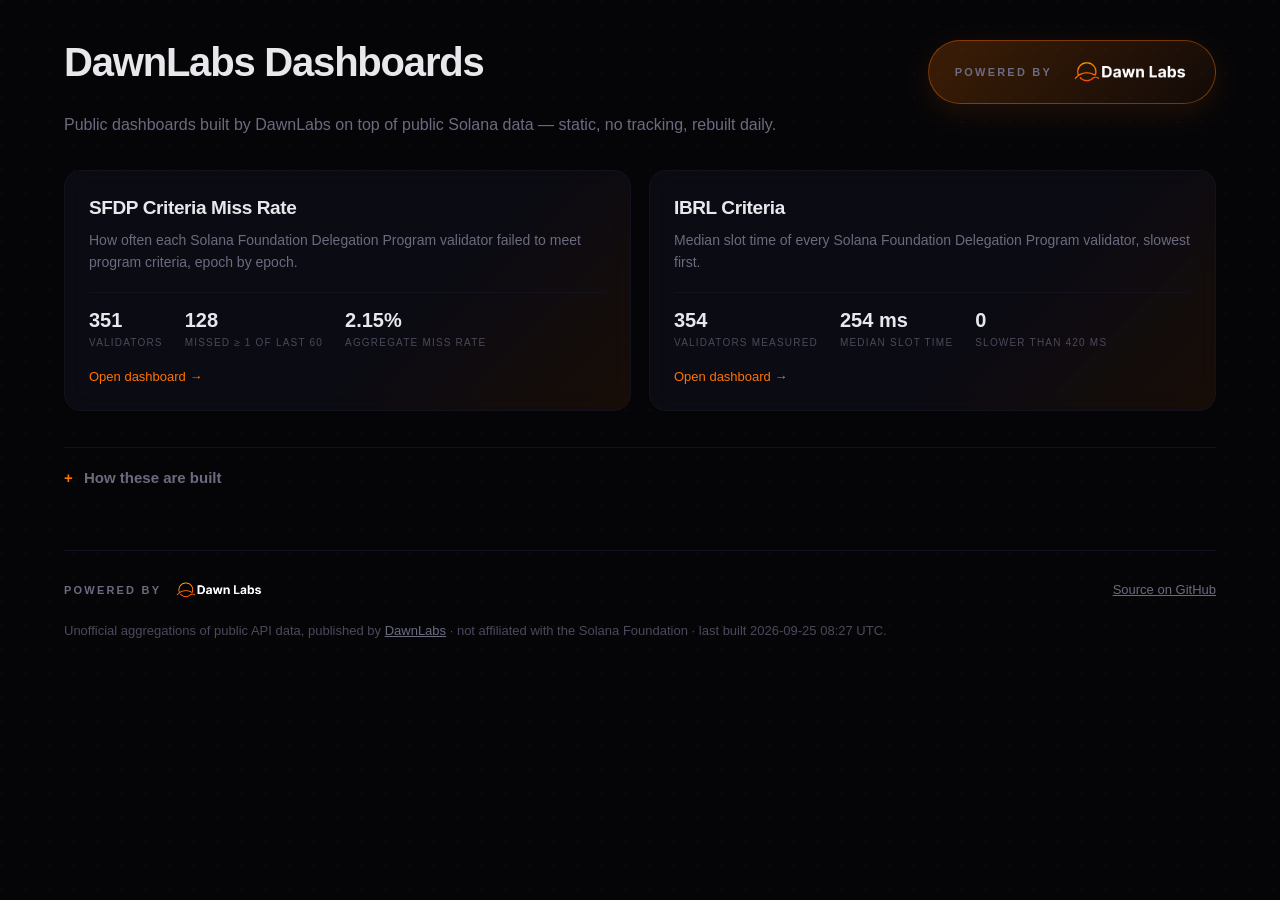
==== docs/index.html @ 5540e881 "update dashboard data (2026-09-25)" ====
<!doctype html>
<html lang="en">
<head>
<!-- build: 772008d7aeb1200a0cedf74c42560c1e63ca1940b9022b8f8b4facafbe6120a8 -->
<meta charset="utf-8">
<meta name="viewport" content="width=device-width, initial-scale=1">
<title>DawnLabs Dashboards — Powered by DawnLabs</title>
<meta name="description" content="Public dashboards built by DawnLabs on top of public Solana data.">
<meta property="og:title" content="DawnLabs Dashboards">
<meta property="og:description" content="Public dashboards built by DawnLabs on top of public Solana data.">
<link rel="stylesheet" href="assets/theme.css?v=754007a5">
</head>
<body>
<div class="wrap">

<div class="masthead">
  <div>
    
    <h1>DawnLabs Dashboards</h1>
  </div>
  <a class="powered" href="https://x.com/dawnlabs00" target="_blank" rel="noopener">
    <span class="pb">Powered by</span>
    <img src="assets/logo-dawnlabs.png?v=fb16f329" alt="DawnLabs" width="118" height="34">
  </a>
</div>


<p class="lede">
Public dashboards built by DawnLabs on top of public Solana data — static, no tracking, rebuilt daily.
</p>

<div class="cards"><a class="card" href="criteria-miss/">
  <h3>SFDP Criteria Miss Rate</h3>
  <p>How often each Solana Foundation Delegation Program validator failed to meet program criteria, epoch by epoch.</p>
  <div class="kpis"><div class="kpi"><div class="v">351</div><div class="k">validators</div></div>
<div class="kpi"><div class="v">128</div><div class="k">missed ≥ 1 of last 60</div></div>
<div class="kpi"><div class="v">2.15%</div><div class="k">aggregate miss rate</div></div>
</div>
  <span class="go">Open dashboard →</span>
</a>
<a class="card" href="ibrl-criteria/">
  <h3>IBRL Criteria</h3>
  <p>Median slot time of every Solana Foundation Delegation Program validator, slowest first.</p>
  <div class="kpis"><div class="kpi"><div class="v">354</div><div class="k">validators measured</div></div>
<div class="kpi"><div class="v">254 ms</div><div class="k">median slot time</div></div>
<div class="kpi"><div class="v">0</div><div class="k">slower than 420 ms</div></div>
</div>
  <span class="go">Open dashboard →</span>
</a>
</div>

<details class="notes">
<summary>How these are built</summary>
<p>
Each dashboard fetches from a public API, writes a machine-readable snapshot to
<code>docs/data/&lt;name&gt;.json</code>, and renders a page from it. If a day's snapshot is byte-identical to the
previous one nothing is committed, so the "Updated" stamp on a page always marks the last time the
underlying data actually changed — not the last time the job ran.
</p>
<p>
All aggregation happens in the browser from the embedded snapshot, so the window, sorting, filtering and
CSV export work with no server and no tracking. Source and build scripts:
<a href="https://github.com/nagumo-dawnlabs/sfdp-monitor" target="_blank" rel="noopener">sfdp-monitor</a>.
</p>
</details>


<footer>
<div class="fbar">
  <a class="built" href="https://x.com/dawnlabs00" target="_blank" rel="noopener">
    <span>Powered by</span><img src="assets/logo-dawnlabs.png?v=fb16f329" alt="DawnLabs" width="90" height="26">
  </a>
  <div><a href="https://github.com/nagumo-dawnlabs/sfdp-monitor" target="_blank" rel="noopener">Source on GitHub</a></div>
</div>
Unofficial aggregations of public API data, published by
<a href="https://x.com/dawnlabs00" target="_blank" rel="noopener">DawnLabs</a> · not affiliated with the Solana
Foundation · last built 2026-09-25 08:27 UTC.

</footer>
</div>

</body>
</html>
---- docs/assets/theme.css ----
/* DawnLabs ダッシュボード共通テーマ。
   全ページがこの 1 本を読み込む。ページ固有のスタイルは足さず、
   新しいコンポーネントが必要になったらここに汎用として追加する。 */

:root{
  --bg:#050508; --accent:#ff7300; --accent-hover:#e66800;
  --text:#e8e8ec; --text-2:#6b6b80; --text-muted:#4a4a5a;
  --border:#12121e; --card:rgb(26 26 46 / 30%);
  --ok:#15d27a; --bad:#ff6b6b; --warn:#ffb340; --party:#15d27a;
  /* 率の段階色。赤 -> オレンジ -> 黄 の 3 段。しきい値は JS 側の RATE_TIERS が持つ */
  --rate-red:#ff6b6b; --rate-orange:#ff9838; --rate-yellow:#ffd93d;
}
*{box-sizing:border-box}
body{
  margin:0; background:var(--bg); color:var(--text);
  font-family:Inter,-apple-system,BlinkMacSystemFont,'Segoe UI',Roboto,sans-serif;
  font-size:16px; line-height:1.6; -webkit-font-smoothing:antialiased;
}
body::before{
  content:''; position:fixed; inset:0; pointer-events:none; z-index:0;
  background-image:radial-gradient(circle at 2px 2px, rgb(255 255 255 / 3%) 1px, transparent 0);
  background-size:24px 24px;
}
.wrap{position:relative; z-index:1; max-width:1200px; margin:0 auto; padding:40px 24px 96px}
.masthead{display:flex; justify-content:space-between; align-items:flex-start; gap:24px; flex-wrap:wrap; margin-bottom:8px}
h1{font-size:clamp(1.75rem,5vw,2.5rem); line-height:1.1; letter-spacing:-0.03em; font-weight:800; margin:0 0 8px}
.lede{color:var(--text-2); max-width:820px; margin:0 0 32px; font-size:1rem}
.lede a{color:var(--accent); text-decoration:none}
.lede a:hover{color:var(--accent-hover); text-decoration:underline}

/* ハブへ戻る導線 */
.breadcrumb{margin:0 0 10px; font-size:0.8125rem; letter-spacing:0.04em; color:var(--text-muted)}
.breadcrumb a{color:var(--text-2); text-decoration:none}
.breadcrumb a:hover{color:var(--accent)}

/* Powered by DawnLabs */
.powered{
  display:inline-flex; align-items:center; gap:18px; flex:0 0 auto; text-decoration:none;
  padding:14px 26px; border-radius:999px;
  background:linear-gradient(135deg, rgb(255 115 0 / 22%), rgb(255 115 0 / 6%));
  border:1px solid rgb(255 115 0 / 40%);
  box-shadow:0 8px 32px rgb(255 115 0 / 12%);
  transition:border-color .2s ease, box-shadow .2s ease, transform .2s ease;
}
.powered:hover{border-color:var(--accent); box-shadow:0 12px 32px rgb(255 115 0 / 28%); transform:translateY(-1px)}
.powered .pb{
  font-size:0.6875rem; text-transform:uppercase; letter-spacing:0.2em; font-weight:600;
  color:var(--text-2); line-height:1; white-space:nowrap;
}
.powered:hover .pb{color:var(--text)}
.powered img{display:block; height:34px; width:auto}

/* データの鮮度バッジ。「いま見ている数字がいつのものか」を最初に目に入れる */
.freshness{
  display:flex; align-items:center; gap:14px; margin:0 0 22px; padding:14px 18px; border-radius:12px;
  background:linear-gradient(135deg, rgb(21 210 122 / 12%), rgb(21 210 122 / 3%));
  border:1px solid rgb(21 210 122 / 30%);
}
.freshness .pulse{
  width:9px; height:9px; border-radius:50%; background:var(--ok); flex:0 0 auto;
  box-shadow:0 0 0 4px rgb(21 210 122 / 16%); animation:freshpulse 2.4s ease-in-out infinite;
}
@keyframes freshpulse{0%,100%{opacity:1} 50%{opacity:.3}}
@media(prefers-reduced-motion:reduce){.freshness .pulse{animation:none}}
.freshness .fresh-text{display:flex; flex-direction:column; gap:3px; min-width:0}
.freshness .fresh-main{font-size:0.9375rem; font-weight:600; color:var(--text); letter-spacing:-0.01em}
.freshness .fresh-main time{font-variant-numeric:tabular-nums}
.freshness .fresh-age{color:var(--ok); white-space:nowrap}
.freshness .fresh-sub{font-size:0.75rem; color:var(--text-2)}

.stats{display:grid; grid-template-columns:repeat(auto-fit,minmax(150px,1fr)); gap:12px; margin-bottom:28px}
.stat{
  background:linear-gradient(135deg,var(--card) 60%, rgb(255 115 0 / 8%));
  backdrop-filter:blur(12px); border:1px solid var(--border);
  border-radius:14px; padding:16px 18px;
}
.stat .v{font-size:1.75rem; font-weight:700; letter-spacing:-0.02em; line-height:1.1}
.stat .k{font-size:0.6875rem; text-transform:uppercase; letter-spacing:0.12em; color:var(--text-muted); margin-top:6px}
.controls{
  background:var(--card); backdrop-filter:blur(12px); border:1px solid var(--border);
  border-radius:14px; padding:18px; margin-bottom:20px;
  display:flex; flex-wrap:wrap; gap:20px; align-items:flex-end;
}
.field{display:flex; flex-direction:column; gap:7px}
.field > label{font-size:0.6875rem; text-transform:uppercase; letter-spacing:0.12em; color:var(--text-muted)}
/* 絞り込みの本体から離して、トグルと書き出しを右端に寄せる */
.controls .spacer{margin-left:auto}
.seg{display:flex; gap:6px; flex-wrap:wrap}
button.chip,.seg button{
  background:rgb(255 115 0 / 6%); color:var(--text); border:1px solid rgb(255 115 0 / 12%);
  border-radius:999px; padding:6px 14px; font:inherit; font-size:0.875rem; cursor:pointer;
  transition:background .2s ease,border-color .2s ease,color .2s ease;
}
.seg button:hover,button.chip:hover{background:rgb(255 115 0 / 14%)}
.seg button[aria-pressed=true]{background:rgb(255 115 0 / 38%); border-color:var(--accent); font-weight:600}
input[type=text],input[type=number],select{
  background:rgb(255 255 255 / 4%); color:var(--text); border:1px solid var(--border);
  border-radius:8px; padding:8px 12px; font:inherit; font-size:0.9375rem;
}
select{cursor:pointer}
input:focus,select:focus{outline:none; border-color:var(--accent); box-shadow:0 0 0 3px rgb(255 115 0 / 12%)}
input[type=text]{min-width:240px}
input[type=number]{width:96px}
.check{display:flex; align-items:center; gap:8px; font-size:0.875rem; color:var(--text-2); cursor:pointer}
.check input{accent-color:var(--accent); width:16px; height:16px}
.tablewrap{
  border:1px solid var(--border); border-radius:14px; overflow-x:auto;
  background:rgb(26 26 46 / 20%); backdrop-filter:blur(12px);
}
table{border-collapse:collapse; width:100%; font-size:0.875rem}
thead th{
  position:sticky; top:0; z-index:2; background:#0b0b14; text-align:left; white-space:nowrap;
  font-size:0.6875rem; text-transform:uppercase; letter-spacing:0.1em; color:var(--text-2);
  font-weight:600; padding:0; border-bottom:1px solid var(--border);
}
/* ソート可能な見出しは button にしてキーボードでも操作できるようにする */
thead th .sort{
  all:unset; display:block; width:100%; box-sizing:border-box; cursor:pointer;
  padding:12px 14px; font:inherit; color:inherit; text-align:inherit; white-space:nowrap;
  transition:color .2s ease;
}
thead th .sort:hover{color:var(--text)}
thead th .sort:focus-visible{outline:2px solid var(--accent); outline-offset:-2px}
thead th .static{display:block; padding:12px 14px}
thead th[aria-sort]{color:var(--accent)}
thead th .arrow{opacity:.45; margin-left:4px}
/* 見出しの整列。データセル側のクラス (.num/.rate 等) は見た目を持つので共有しない */
thead th.th-r .sort,thead th.th-r .static{text-align:right}
tbody td{padding:11px 14px; border-bottom:1px solid rgb(18 18 30 / 70%); vertical-align:middle}
tbody tr:hover{background:rgb(255 115 0 / 4%)}
tbody tr:last-child td{border-bottom:none}
.num{text-align:right; font-family:'SF Mono',Monaco,Inconsolata,'Roboto Mono',monospace; font-variant-numeric:tabular-nums}
.rank{color:var(--text-muted); text-align:right; font-variant-numeric:tabular-nums}
.name a{color:var(--text); text-decoration:none; font-weight:500}
.name a:hover{color:var(--accent)}
/* 宣伝文句込みの長い名前でも行の高さが揃うよう 2 行で止める。全文は title 属性で読める */
.name a{display:-webkit-box; -webkit-line-clamp:2; line-clamp:2; -webkit-box-orient:vertical; overflow:hidden}
.pk{font-family:'SF Mono',Monaco,Inconsolata,'Roboto Mono',monospace; font-size:0.75rem; color:var(--text-muted);
  white-space:nowrap}
/* ロゴの分だけ狭くなって名前が折り返さないよう、名前列に下限を持たせる（表全体は横スクロールする） */
td.name{min-width:230px}

/* バリデータのロゴ。ロゴが無い場合は名前の頭文字を色付きの丸で代替する */
.idcell{display:flex; align-items:center; gap:11px; min-width:0}
.avatar{
  width:28px; height:28px; border-radius:8px; flex:0 0 auto; overflow:hidden;
  background:rgb(255 255 255 / 6%); border:1px solid var(--border);
}
.avatar img{width:100%; height:100%; display:block; object-fit:cover}
.avatar.initial{
  display:flex; align-items:center; justify-content:center;
  font-size:0.75rem; font-weight:700; color:var(--text); text-transform:uppercase;
}
.idtext{min-width:0}
.rate{font-weight:700; font-variant-numeric:tabular-nums; text-align:right;
  font-family:'SF Mono',Monaco,Inconsolata,'Roboto Mono',monospace}
.r-hi{color:var(--rate-red)} .r-orange{color:var(--rate-orange)} .r-mid{color:var(--rate-yellow)}
.r-lo{color:var(--text-2)} .r-zero{color:var(--text-muted)}
.spark{display:flex; gap:2px; min-width:120px}
.spark i{width:7px; height:16px; border-radius:2px; display:block; flex:0 0 auto}
.s-B{background:var(--ok)} .s-N{background:var(--bad)} .s-L{background:var(--warn)}
.s-H{background:var(--party); opacity:.55} .s-x{background:rgb(255 255 255 / 8%)}

/* バリデータクライアント。名前を主、バージョンを従にして 1 セルに収める。
   横に並べると "Harmonic Frankendancer 0.1006.40100" で 300px を超えるので、
   バリデータ名 / pubkey と同じく 2 行にする（行の高さは変わらない） */
.client{white-space:nowrap}
.client .cname{color:var(--text); display:block}
.client .cver{color:var(--text-muted); font-size:0.75rem; display:block;
  font-family:'SF Mono',Monaco,Inconsolata,'Roboto Mono',monospace}

/* スコア（0-100、高いほど良い）の段階色。率の r-* とは向きが逆なので別に持つ。
   しきい値は JS 側の SCORE_TIERS と dashboards/ibrl_criteria.py が持つ */
.v-hi{color:var(--ok)} .v-good{color:var(--text)} .v-mid{color:var(--rate-yellow)}
.v-low{color:var(--rate-orange)} .v-bad{color:var(--rate-red)}
/* 前 epoch からの増減 */
.d-up{color:var(--ok)} .d-down{color:var(--rate-red)} .d-flat{color:var(--text-muted)}
/* 数値に添える単位。数字より一段落とす */
.unit{color:var(--text-muted); font-size:0.75rem; margin-left:2px}

/* 数値のスパークライン。棒の高さが値、色は .v-* が currentColor 経由で決める。
   縦軸の範囲は JS 側で全行共通に固定してあるので、行をまたいで高さを比べられる */
.sparkbar{display:flex; align-items:flex-end; gap:1px; height:20px; min-width:100px}
.sparkbar i{width:3px; border-radius:1px; display:block; flex:0 0 auto; background:currentColor; opacity:.85}
/* データの無い epoch。高さを持たせると低スコアと紛れるので、下端の点で「不在」を示す */
.sparkbar i.b-x{height:3px; background:rgb(255 255 255 / 14%); opacity:1}

.legend i.lg-hi{background:var(--ok)} .legend i.lg-good{background:var(--text)}
.legend i.lg-mid{background:var(--rate-yellow)} .legend i.lg-low{background:var(--rate-orange)}
.legend i.lg-bad{background:var(--rate-red)}
/* 凡例は語だけにして、正式な state 名は title 属性と「How this is measured」に置く */
.legend{display:flex; flex-wrap:wrap; gap:14px; color:var(--text-2)}
.legend span{display:flex; align-items:center; gap:6px; cursor:help}
.legend i{width:10px; height:10px; border-radius:3px; display:inline-block}
.meta{display:flex; justify-content:space-between; align-items:center; flex-wrap:wrap; gap:12px; margin:0 0 12px;
  font-size:0.8125rem; color:var(--text-2)}
.empty{padding:56px 24px; text-align:center; color:var(--text-muted)}
/* 表の続きを開くボタン。既定では上位だけ出して縦の長さを抑える */
button.chip.more{display:block; width:100%; margin-top:10px; padding:11px; border-radius:12px}
h2{font-size:1.5rem; letter-spacing:-0.02em; margin:44px 0 10px}
.notes{font-size:0.875rem; color:var(--text-2); max-width:820px}
.notes a{color:var(--accent); text-decoration:none}
.notes a:hover{color:var(--accent-hover); text-decoration:underline}
.notes code{background:rgb(255 255 255 / 6%); padding:1px 6px; border-radius:4px; font-size:0.8125rem}
.notes table{font-size:0.8125rem; margin:14px 0; width:auto}
.notes td,.notes th{padding:6px 20px 6px 0; border-bottom:1px solid var(--border); text-align:left; white-space:normal}
.notes thead th{position:static; background:none; padding:6px 20px 6px 0}

/* 補足説明は既定で畳んでおく。数字を見に来た人の視界から本文を外し、
   読みたい人だけが開く。見出し行はページ幅いっぱい、中身は読みやすい幅で止める */
details.notes{max-width:none; margin-top:36px; border-top:1px solid var(--border); padding-top:6px}
details.notes > *:not(summary){max-width:820px}
details.notes > summary{
  list-style:none; cursor:pointer; padding:12px 0; font-size:0.9375rem; font-weight:600; color:var(--text-2);
  display:flex; align-items:center; gap:8px; transition:color .2s ease;
}
details.notes > summary::-webkit-details-marker{display:none}
details.notes > summary::before{content:'+'; color:var(--accent); font-weight:700; width:12px}
details.notes[open] > summary::before{content:'–'}
details.notes > summary:hover{color:var(--text)}
details.notes > summary:focus-visible{outline:2px solid var(--accent); outline-offset:4px; border-radius:4px}

/* ハブ: ダッシュボード一覧のカード */
.cards{display:grid; grid-template-columns:repeat(auto-fit,minmax(320px,1fr)); gap:18px; margin:8px 0 32px}
.card{
  display:block; text-decoration:none; color:inherit;
  background:linear-gradient(135deg,var(--card) 60%, rgb(255 115 0 / 8%));
  backdrop-filter:blur(12px); border:1px solid var(--border);
  border-radius:16px; padding:22px 24px;
  transition:border-color .2s ease, transform .2s ease, box-shadow .2s ease;
}
.card:hover{border-color:rgb(255 115 0 / 45%); transform:translateY(-2px); box-shadow:0 12px 32px rgb(0 0 0 / 35%)}
.card h3{margin:0 0 6px; font-size:1.1875rem; letter-spacing:-0.02em}
.card p{margin:0 0 18px; font-size:0.875rem; color:var(--text-2)}
.card .kpis{display:flex; flex-wrap:wrap; gap:22px; border-top:1px solid var(--border); padding-top:16px}
.card .kpi .v{font-size:1.25rem; font-weight:700; line-height:1.1; font-variant-numeric:tabular-nums}
.card .kpi .k{font-size:0.625rem; text-transform:uppercase; letter-spacing:0.12em; color:var(--text-muted); margin-top:4px}
.card .go{display:inline-block; margin-top:16px; font-size:0.8125rem; color:var(--accent)}

footer{margin-top:48px; padding-top:26px; border-top:1px solid var(--border); font-size:0.8125rem; color:var(--text-muted)}
footer a{color:var(--text-2)}
footer .fbar{display:flex; justify-content:space-between; align-items:center; gap:24px; flex-wrap:wrap; margin-bottom:18px}
footer .built{display:inline-flex; align-items:center; gap:12px; text-decoration:none; color:var(--text-2);
  transition:color .2s ease}
footer .built:hover{color:var(--text)}
footer .built img{height:26px; width:auto; display:block}
footer .built span{font-size:0.6875rem; text-transform:uppercase; letter-spacing:0.2em; font-weight:600}
@media(max-width:768px){
  .wrap{padding:28px 16px 64px}
  .masthead{flex-direction:column-reverse; align-items:flex-start; gap:18px}
  .controls{gap:14px}
  input[type=text]{min-width:0; width:100%}
  .field{flex:1 1 100%}
  .spark{display:none}
}
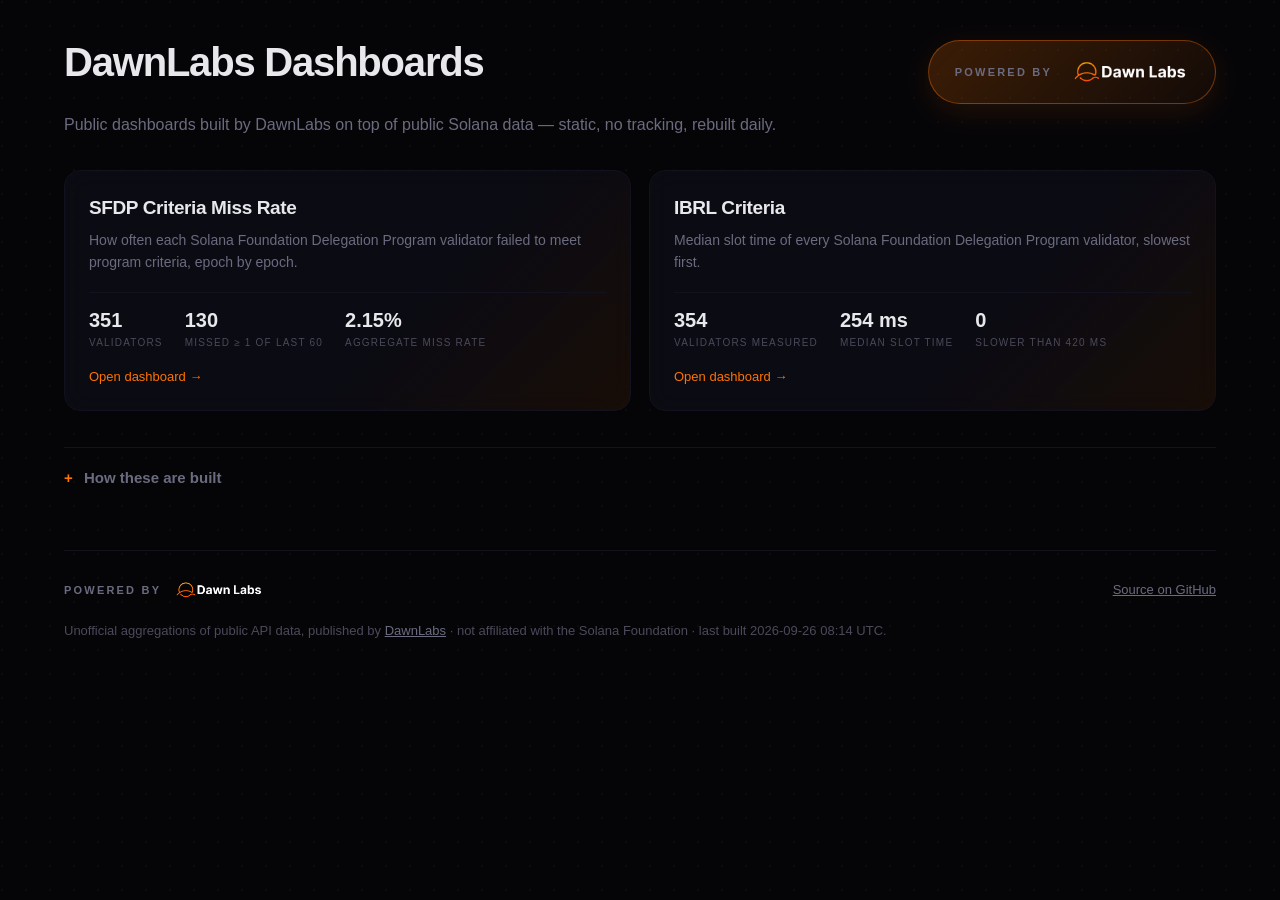
==== commit 796b40d8: "update dashboard data (2026-09-26)" ====
--- a/docs/index.html
+++ b/docs/index.html
@@ -1,7 +1,7 @@
 <!doctype html>
 <html lang="en">
 <head>
-<!-- build: 772008d7aeb1200a0cedf74c42560c1e63ca1940b9022b8f8b4facafbe6120a8 -->
+<!-- build: fa4e9d1f5d187ba76458f7718f37a407436423dd45dd5ad205fa4e0f07052047 -->
 <meta charset="utf-8">
 <meta name="viewport" content="width=device-width, initial-scale=1">
 <title>DawnLabs Dashboards — Powered by DawnLabs</title>
@@ -33,7 +33,7 @@
   <h3>SFDP Criteria Miss Rate</h3>
   <p>How often each Solana Foundation Delegation Program validator failed to meet program criteria, epoch by epoch.</p>
   <div class="kpis"><div class="kpi"><div class="v">351</div><div class="k">validators</div></div>
-<div class="kpi"><div class="v">128</div><div class="k">missed ≥ 1 of last 60</div></div>
+<div class="kpi"><div class="v">130</div><div class="k">missed ≥ 1 of last 60</div></div>
 <div class="kpi"><div class="v">2.15%</div><div class="k">aggregate miss rate</div></div>
 </div>
   <span class="go">Open dashboard →</span>
@@ -74,7 +74,7 @@
 </div>
 Unofficial aggregations of public API data, published by
 <a href="https://x.com/dawnlabs00" target="_blank" rel="noopener">DawnLabs</a> · not affiliated with the Solana
-Foundation · last built 2026-09-25 08:27 UTC.
+Foundation · last built 2026-09-26 08:14 UTC.
 
 </footer>
 </div>
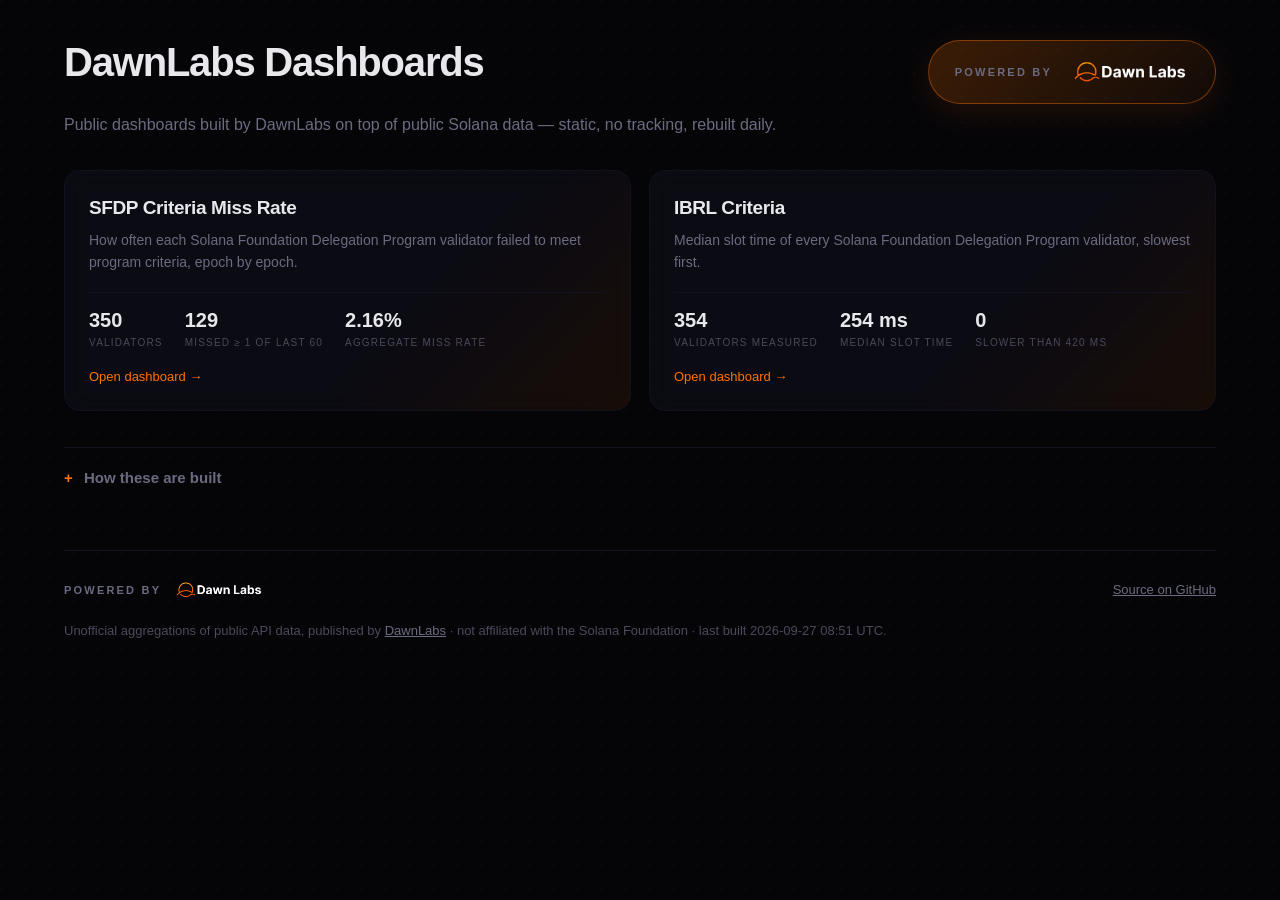
==== commit 8eab76fb: "update dashboard data (2026-09-27)" ====
--- a/docs/index.html
+++ b/docs/index.html
@@ -1,7 +1,7 @@
 <!doctype html>
 <html lang="en">
 <head>
-<!-- build: fa4e9d1f5d187ba76458f7718f37a407436423dd45dd5ad205fa4e0f07052047 -->
+<!-- build: fdc218859d25afc4884a5ba9ad725683dc84331d69803b662f1618dcb06777b5 -->
 <meta charset="utf-8">
 <meta name="viewport" content="width=device-width, initial-scale=1">
 <title>DawnLabs Dashboards — Powered by DawnLabs</title>
@@ -32,9 +32,9 @@
 <div class="cards"><a class="card" href="criteria-miss/">
   <h3>SFDP Criteria Miss Rate</h3>
   <p>How often each Solana Foundation Delegation Program validator failed to meet program criteria, epoch by epoch.</p>
-  <div class="kpis"><div class="kpi"><div class="v">351</div><div class="k">validators</div></div>
-<div class="kpi"><div class="v">130</div><div class="k">missed ≥ 1 of last 60</div></div>
-<div class="kpi"><div class="v">2.15%</div><div class="k">aggregate miss rate</div></div>
+  <div class="kpis"><div class="kpi"><div class="v">350</div><div class="k">validators</div></div>
+<div class="kpi"><div class="v">129</div><div class="k">missed ≥ 1 of last 60</div></div>
+<div class="kpi"><div class="v">2.16%</div><div class="k">aggregate miss rate</div></div>
 </div>
   <span class="go">Open dashboard →</span>
 </a>
@@ -74,7 +74,7 @@
 </div>
 Unofficial aggregations of public API data, published by
 <a href="https://x.com/dawnlabs00" target="_blank" rel="noopener">DawnLabs</a> · not affiliated with the Solana
-Foundation · last built 2026-09-26 08:14 UTC.
+Foundation · last built 2026-09-27 08:51 UTC.
 
 </footer>
 </div>
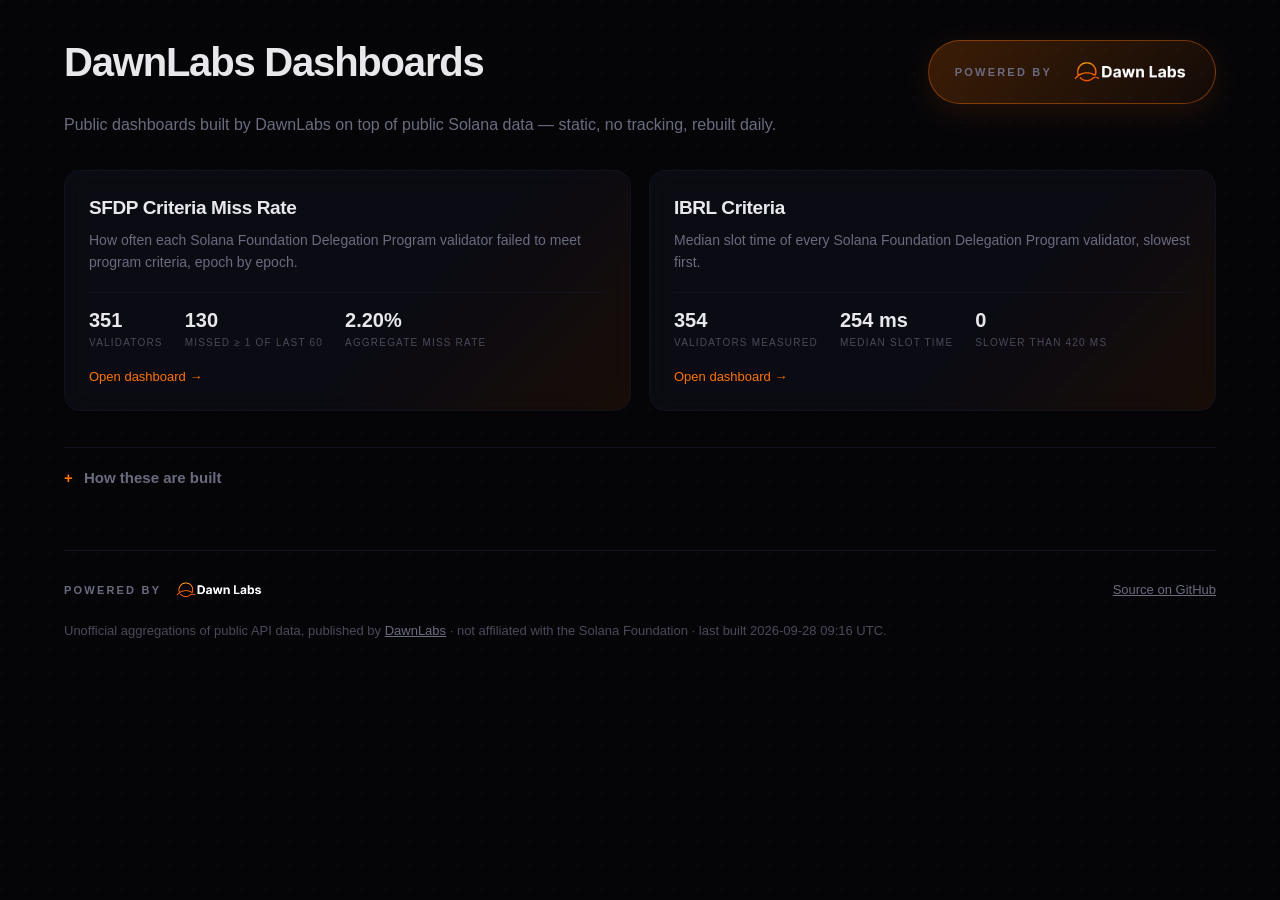
==== commit 8e251f05: "update dashboard data (2026-09-28)" ====
--- a/docs/index.html
+++ b/docs/index.html
@@ -1,7 +1,7 @@
 <!doctype html>
 <html lang="en">
 <head>
-<!-- build: fdc218859d25afc4884a5ba9ad725683dc84331d69803b662f1618dcb06777b5 -->
+<!-- build: 2cb9e4c412f1a8c04652b99ece6f9c28373c1bfb86034358522f89b437600925 -->
 <meta charset="utf-8">
 <meta name="viewport" content="width=device-width, initial-scale=1">
 <title>DawnLabs Dashboards — Powered by DawnLabs</title>
@@ -32,9 +32,9 @@
 <div class="cards"><a class="card" href="criteria-miss/">
   <h3>SFDP Criteria Miss Rate</h3>
   <p>How often each Solana Foundation Delegation Program validator failed to meet program criteria, epoch by epoch.</p>
-  <div class="kpis"><div class="kpi"><div class="v">350</div><div class="k">validators</div></div>
-<div class="kpi"><div class="v">129</div><div class="k">missed ≥ 1 of last 60</div></div>
-<div class="kpi"><div class="v">2.16%</div><div class="k">aggregate miss rate</div></div>
+  <div class="kpis"><div class="kpi"><div class="v">351</div><div class="k">validators</div></div>
+<div class="kpi"><div class="v">130</div><div class="k">missed ≥ 1 of last 60</div></div>
+<div class="kpi"><div class="v">2.20%</div><div class="k">aggregate miss rate</div></div>
 </div>
   <span class="go">Open dashboard →</span>
 </a>
@@ -74,7 +74,7 @@
 </div>
 Unofficial aggregations of public API data, published by
 <a href="https://x.com/dawnlabs00" target="_blank" rel="noopener">DawnLabs</a> · not affiliated with the Solana
-Foundation · last built 2026-09-27 08:51 UTC.
+Foundation · last built 2026-09-28 09:16 UTC.
 
 </footer>
 </div>
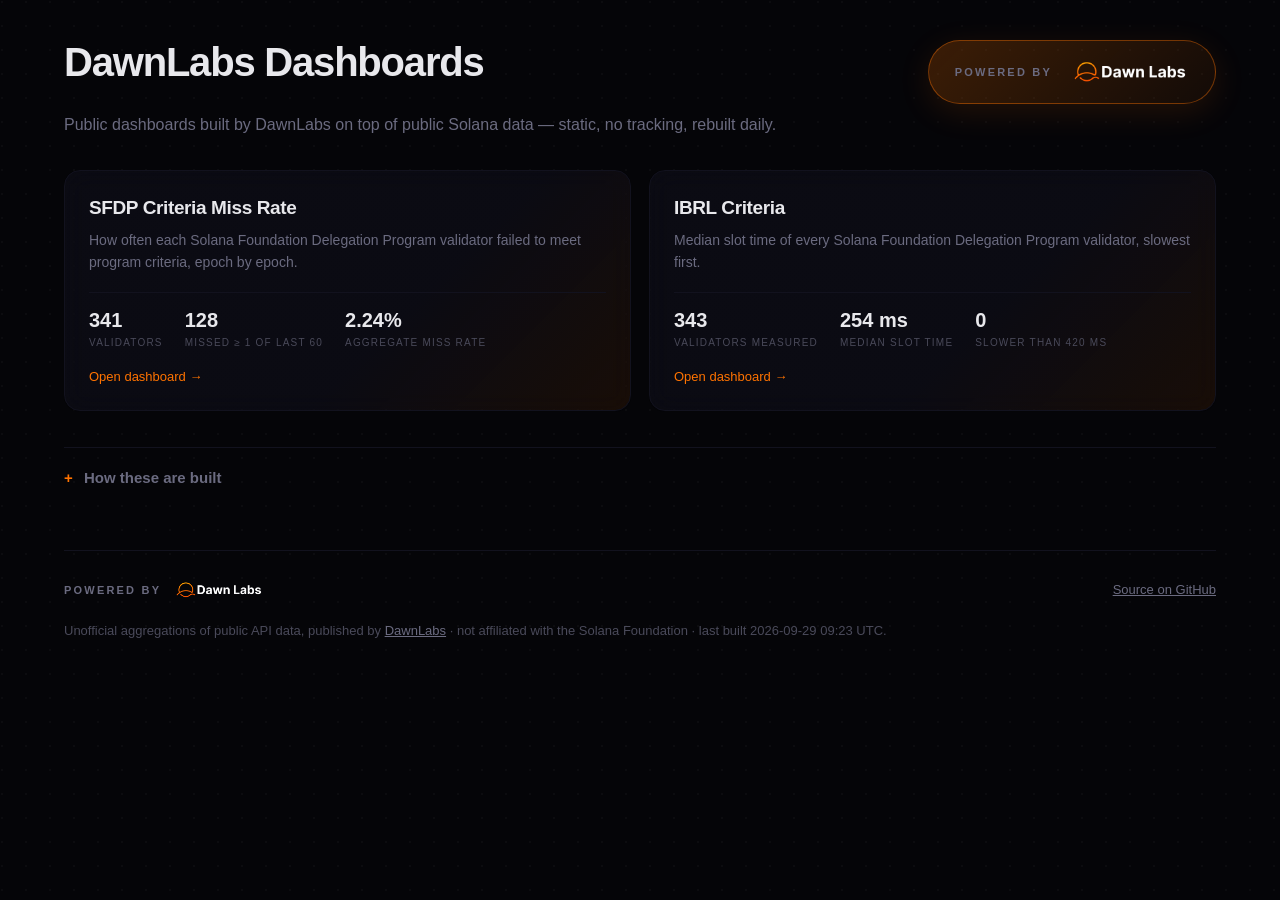
==== commit 9d2bcffc: "update dashboard data (2026-09-29)" ====
--- a/docs/index.html
+++ b/docs/index.html
@@ -1,7 +1,7 @@
 <!doctype html>
 <html lang="en">
 <head>
-<!-- build: 2cb9e4c412f1a8c04652b99ece6f9c28373c1bfb86034358522f89b437600925 -->
+<!-- build: 6bfe7e68f5729f46cfcbb37c75a79de9cc76038ab21de6f6f6f92320811f9002 -->
 <meta charset="utf-8">
 <meta name="viewport" content="width=device-width, initial-scale=1">
 <title>DawnLabs Dashboards — Powered by DawnLabs</title>
@@ -32,16 +32,16 @@
 <div class="cards"><a class="card" href="criteria-miss/">
   <h3>SFDP Criteria Miss Rate</h3>
   <p>How often each Solana Foundation Delegation Program validator failed to meet program criteria, epoch by epoch.</p>
-  <div class="kpis"><div class="kpi"><div class="v">351</div><div class="k">validators</div></div>
-<div class="kpi"><div class="v">130</div><div class="k">missed ≥ 1 of last 60</div></div>
-<div class="kpi"><div class="v">2.20%</div><div class="k">aggregate miss rate</div></div>
+  <div class="kpis"><div class="kpi"><div class="v">341</div><div class="k">validators</div></div>
+<div class="kpi"><div class="v">128</div><div class="k">missed ≥ 1 of last 60</div></div>
+<div class="kpi"><div class="v">2.24%</div><div class="k">aggregate miss rate</div></div>
 </div>
   <span class="go">Open dashboard →</span>
 </a>
 <a class="card" href="ibrl-criteria/">
   <h3>IBRL Criteria</h3>
   <p>Median slot time of every Solana Foundation Delegation Program validator, slowest first.</p>
-  <div class="kpis"><div class="kpi"><div class="v">354</div><div class="k">validators measured</div></div>
+  <div class="kpis"><div class="kpi"><div class="v">343</div><div class="k">validators measured</div></div>
 <div class="kpi"><div class="v">254 ms</div><div class="k">median slot time</div></div>
 <div class="kpi"><div class="v">0</div><div class="k">slower than 420 ms</div></div>
 </div>
@@ -74,7 +74,7 @@
 </div>
 Unofficial aggregations of public API data, published by
 <a href="https://x.com/dawnlabs00" target="_blank" rel="noopener">DawnLabs</a> · not affiliated with the Solana
-Foundation · last built 2026-09-28 09:16 UTC.
+Foundation · last built 2026-09-29 09:23 UTC.
 
 </footer>
 </div>
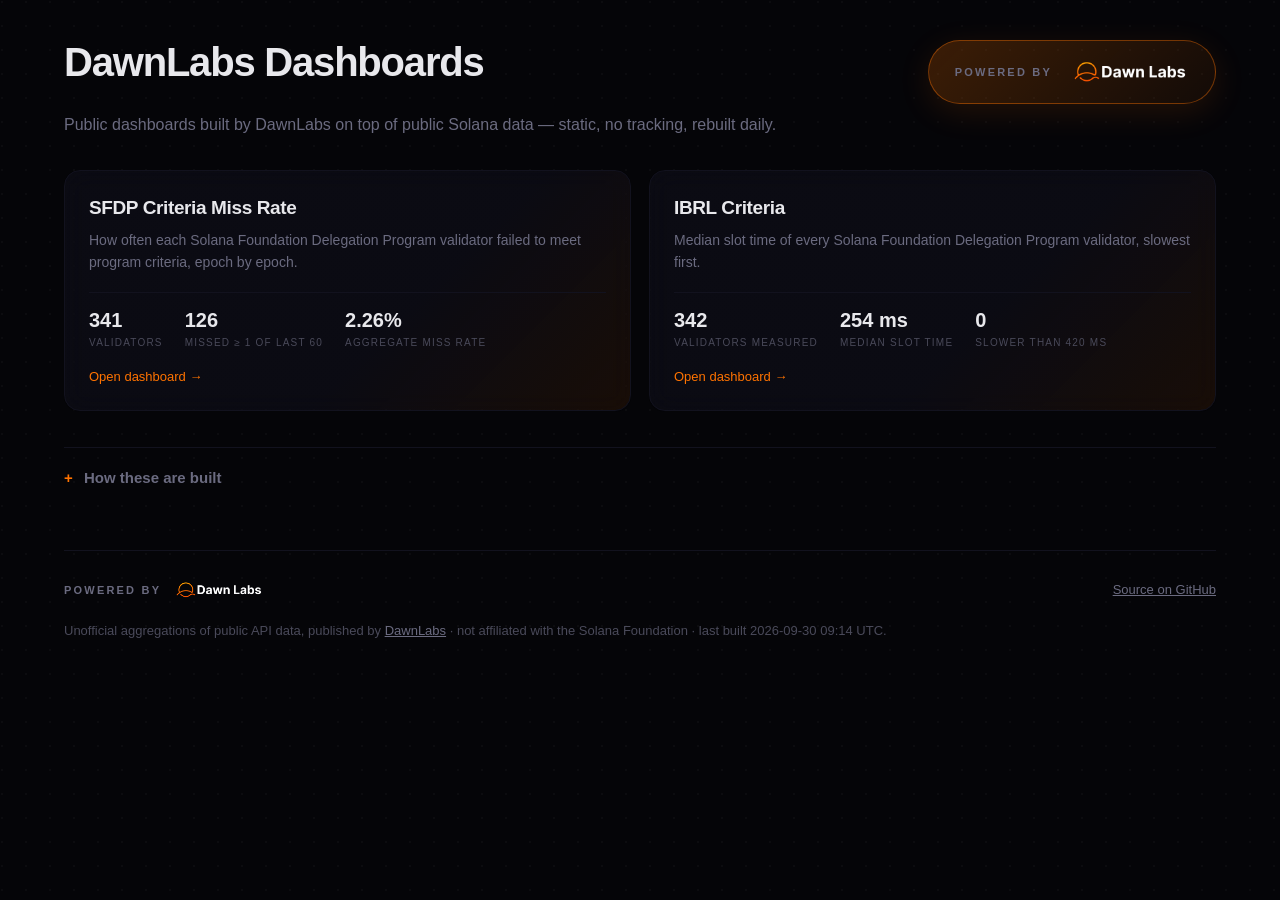
==== commit 38d426ae: "update dashboard data (2026-09-30)" ====
--- a/docs/index.html
+++ b/docs/index.html
@@ -1,7 +1,7 @@
 <!doctype html>
 <html lang="en">
 <head>
-<!-- build: 6bfe7e68f5729f46cfcbb37c75a79de9cc76038ab21de6f6f6f92320811f9002 -->
+<!-- build: 1f05051a8c71855c413b4e64633a5158bda5df5b7b3c5e5fb07d2f404690c91e -->
 <meta charset="utf-8">
 <meta name="viewport" content="width=device-width, initial-scale=1">
 <title>DawnLabs Dashboards — Powered by DawnLabs</title>
@@ -33,15 +33,15 @@
   <h3>SFDP Criteria Miss Rate</h3>
   <p>How often each Solana Foundation Delegation Program validator failed to meet program criteria, epoch by epoch.</p>
   <div class="kpis"><div class="kpi"><div class="v">341</div><div class="k">validators</div></div>
-<div class="kpi"><div class="v">128</div><div class="k">missed ≥ 1 of last 60</div></div>
-<div class="kpi"><div class="v">2.24%</div><div class="k">aggregate miss rate</div></div>
+<div class="kpi"><div class="v">126</div><div class="k">missed ≥ 1 of last 60</div></div>
+<div class="kpi"><div class="v">2.26%</div><div class="k">aggregate miss rate</div></div>
 </div>
   <span class="go">Open dashboard →</span>
 </a>
 <a class="card" href="ibrl-criteria/">
   <h3>IBRL Criteria</h3>
   <p>Median slot time of every Solana Foundation Delegation Program validator, slowest first.</p>
-  <div class="kpis"><div class="kpi"><div class="v">343</div><div class="k">validators measured</div></div>
+  <div class="kpis"><div class="kpi"><div class="v">342</div><div class="k">validators measured</div></div>
 <div class="kpi"><div class="v">254 ms</div><div class="k">median slot time</div></div>
 <div class="kpi"><div class="v">0</div><div class="k">slower than 420 ms</div></div>
 </div>
@@ -74,7 +74,7 @@
 </div>
 Unofficial aggregations of public API data, published by
 <a href="https://x.com/dawnlabs00" target="_blank" rel="noopener">DawnLabs</a> · not affiliated with the Solana
-Foundation · last built 2026-09-29 09:23 UTC.
+Foundation · last built 2026-09-30 09:14 UTC.
 
 </footer>
 </div>
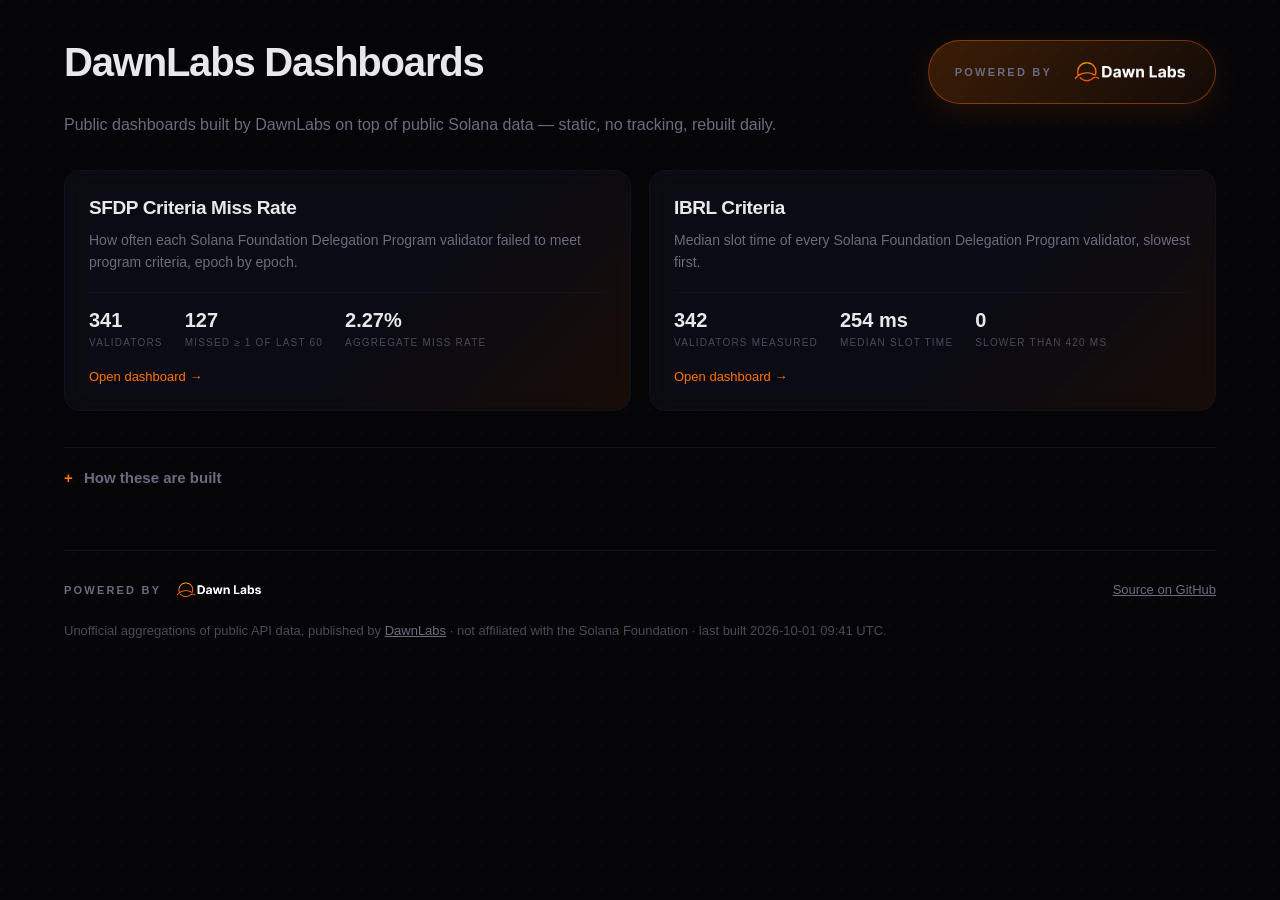
==== commit 0768d916: "update dashboard data (2026-10-01)" ====
--- a/docs/index.html
+++ b/docs/index.html
@@ -1,7 +1,7 @@
 <!doctype html>
 <html lang="en">
 <head>
-<!-- build: 1f05051a8c71855c413b4e64633a5158bda5df5b7b3c5e5fb07d2f404690c91e -->
+<!-- build: 44c938d9c257c834c9182ff9dcc0bb9ea39cf9022ee1b6b794e0afbc3afcf27d -->
 <meta charset="utf-8">
 <meta name="viewport" content="width=device-width, initial-scale=1">
 <title>DawnLabs Dashboards — Powered by DawnLabs</title>
@@ -33,8 +33,8 @@
   <h3>SFDP Criteria Miss Rate</h3>
   <p>How often each Solana Foundation Delegation Program validator failed to meet program criteria, epoch by epoch.</p>
   <div class="kpis"><div class="kpi"><div class="v">341</div><div class="k">validators</div></div>
-<div class="kpi"><div class="v">126</div><div class="k">missed ≥ 1 of last 60</div></div>
-<div class="kpi"><div class="v">2.26%</div><div class="k">aggregate miss rate</div></div>
+<div class="kpi"><div class="v">127</div><div class="k">missed ≥ 1 of last 60</div></div>
+<div class="kpi"><div class="v">2.27%</div><div class="k">aggregate miss rate</div></div>
 </div>
   <span class="go">Open dashboard →</span>
 </a>
@@ -74,7 +74,7 @@
 </div>
 Unofficial aggregations of public API data, published by
 <a href="https://x.com/dawnlabs00" target="_blank" rel="noopener">DawnLabs</a> · not affiliated with the Solana
-Foundation · last built 2026-09-30 09:14 UTC.
+Foundation · last built 2026-10-01 09:41 UTC.
 
 </footer>
 </div>
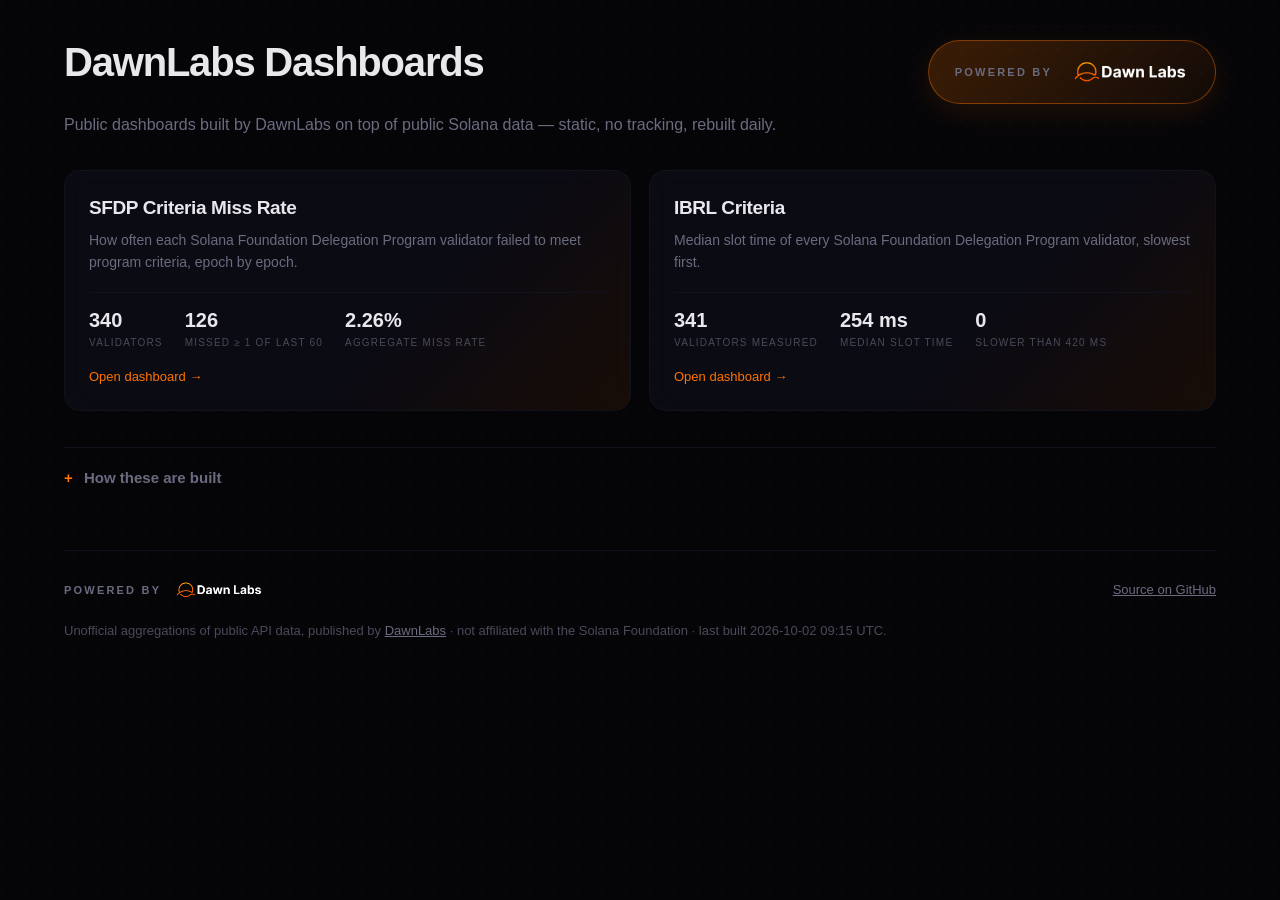
==== commit bfef8d90: "update dashboard data (2026-10-02)" ====
--- a/docs/index.html
+++ b/docs/index.html
@@ -1,7 +1,7 @@
 <!doctype html>
 <html lang="en">
 <head>
-<!-- build: 44c938d9c257c834c9182ff9dcc0bb9ea39cf9022ee1b6b794e0afbc3afcf27d -->
+<!-- build: 401ad07ba1e6a75440ef6fc30b8431dc556572abb6eda527e42c89881f311858 -->
 <meta charset="utf-8">
 <meta name="viewport" content="width=device-width, initial-scale=1">
 <title>DawnLabs Dashboards — Powered by DawnLabs</title>
@@ -32,16 +32,16 @@
 <div class="cards"><a class="card" href="criteria-miss/">
   <h3>SFDP Criteria Miss Rate</h3>
   <p>How often each Solana Foundation Delegation Program validator failed to meet program criteria, epoch by epoch.</p>
-  <div class="kpis"><div class="kpi"><div class="v">341</div><div class="k">validators</div></div>
-<div class="kpi"><div class="v">127</div><div class="k">missed ≥ 1 of last 60</div></div>
-<div class="kpi"><div class="v">2.27%</div><div class="k">aggregate miss rate</div></div>
+  <div class="kpis"><div class="kpi"><div class="v">340</div><div class="k">validators</div></div>
+<div class="kpi"><div class="v">126</div><div class="k">missed ≥ 1 of last 60</div></div>
+<div class="kpi"><div class="v">2.26%</div><div class="k">aggregate miss rate</div></div>
 </div>
   <span class="go">Open dashboard →</span>
 </a>
 <a class="card" href="ibrl-criteria/">
   <h3>IBRL Criteria</h3>
   <p>Median slot time of every Solana Foundation Delegation Program validator, slowest first.</p>
-  <div class="kpis"><div class="kpi"><div class="v">342</div><div class="k">validators measured</div></div>
+  <div class="kpis"><div class="kpi"><div class="v">341</div><div class="k">validators measured</div></div>
 <div class="kpi"><div class="v">254 ms</div><div class="k">median slot time</div></div>
 <div class="kpi"><div class="v">0</div><div class="k">slower than 420 ms</div></div>
 </div>
@@ -74,7 +74,7 @@
 </div>
 Unofficial aggregations of public API data, published by
 <a href="https://x.com/dawnlabs00" target="_blank" rel="noopener">DawnLabs</a> · not affiliated with the Solana
-Foundation · last built 2026-10-01 09:41 UTC.
+Foundation · last built 2026-10-02 09:15 UTC.
 
 </footer>
 </div>
